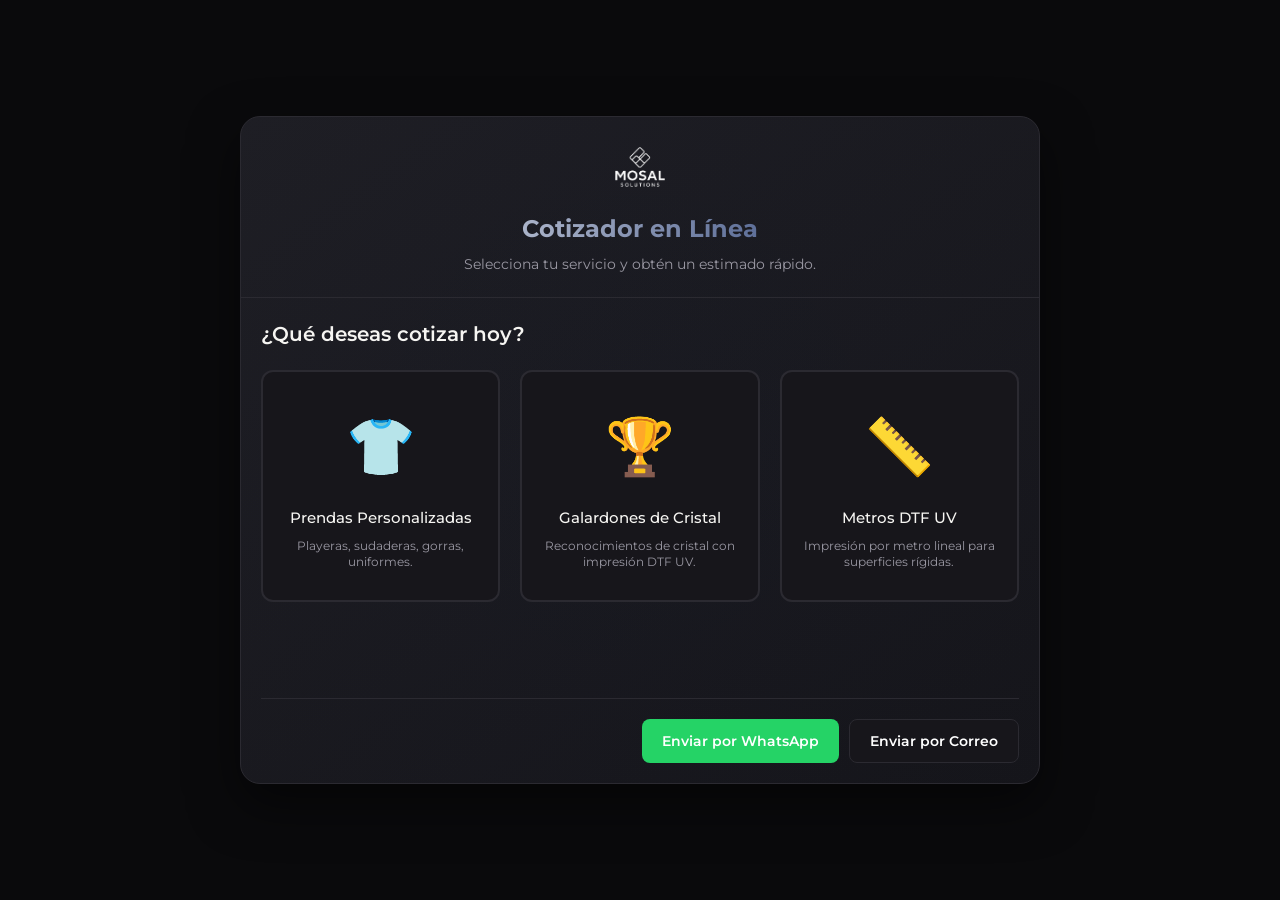
==== cotizador.html @ bc3468f5 "Initial commit" ====
<!DOCTYPE html>
<html lang="es">
<head>
    <meta charset="UTF-8">
    <meta name="viewport" content="width=device-width, initial-scale=1.0">
    <title>Cotizador Mosal | Personalización y Servicios</title>
    <link rel="preconnect" href="https://fonts.googleapis.com">
    <link rel="preconnect" href="https://fonts.gstatic.com" crossorigin>
    <link href="https://fonts.googleapis.com/css2?family=Montserrat:wght@300;400;500;600;700&display=swap" rel="stylesheet">
    <link rel="stylesheet" href="assets/css/cotizador.css">
</head>
<body>
    <div class="mosal-quote-container">
        <!-- HEADER -->
        <header class="mosal-header">
            <img src="logo-full-white mosal.png" alt="Mosal Logo" class="mosal-logo" onerror="this.src='https://via.placeholder.com/150x50?text=MOSAL'">
            <h1>Cotizador en Línea</h1>
            <p>Selecciona tu servicio y obtén un estimado rápido.</p>
        </header>

        <div class="mosal-wizard">
            <!-- Progress Bar -->
            <div class="wizard-progress hidden" id="progressContainer">
                <div class="progress-bar">
                    <div class="progress-fill" id="progressFill"></div>
                </div>
                <div class="progress-steps" id="progressSteps">
                    <!-- Dinámicamente llenado por JS -->
                </div>
            </div>

            <main class="wizard-content">
                <!-- STEP 0: Categoría Principal -->
                <section class="wizard-step active" id="step_category" data-step-id="0">
                    <h2>¿Qué deseas cotizar hoy?</h2>
                    
                    <div class="cards-grid category-grid">
                        <div class="card-option category-card" data-category="prendas">
                            <span class="card-icon">👕</span>
                            <h3>Prendas Personalizadas</h3>
                            <p class="tooltip">Playeras, sudaderas, gorras, uniformes.</p>
                        </div>
                        <div class="card-option category-card" data-category="galardones">
                            <span class="card-icon">🏆</span>
                            <h3>Galardones de Cristal</h3>
                            <p class="tooltip">Reconocimientos de cristal con impresión DTF UV.</p>
                        </div>
                        <div class="card-option category-card" data-category="dtf_uv">
                            <span class="card-icon">📏</span>
                            <h3>Metros DTF UV</h3>
                            <p class="tooltip">Impresión por metro lineal para superficies rígidas.</p>
                        </div>
                    </div>
                </section>

                <!-- ============================ -->
                <!-- FLUJO PRENDAS -->
                <!-- ============================ -->
                <section class="wizard-step flow-prendas" id="step_prendas_1" data-step-id="1">
                    <h2>1. ¿Qué deseas personalizar?</h2>
                    
                    <div class="form-group">
                        <label>Tipo de Prenda</label>
                        <div class="cards-grid" id="prendaCards">
                            <div class="card-option" data-value="playera" data-base-price="0">
                                <span class="card-icon">👕</span>
                                <h3>Playera</h3>
                            </div>
                            <div class="card-option" data-value="sudadera" data-base-price="0">
                                <span class="card-icon">🧥</span>
                                <h3>Sudadera</h3>
                            </div>
                            <div class="card-option" data-value="gorra" data-base-price="0">
                                <span class="card-icon">🧢</span>
                                <h3>Gorra</h3>
                            </div>
                            <div class="card-option" data-value="uniforme" data-base-price="0">
                                <span class="card-icon">👔</span>
                                <h3>Uniforme</h3>
                            </div>
                        </div>
                    </div>

                    <div class="form-group">
                        <label>Técnica de Personalización</label>
                        <div class="cards-grid" id="tecnicaCards">
                            <div class="card-option" data-value="dtf" data-tech-price="0">
                                <span class="card-icon">🖨️</span>
                                <h3>DTF</h3>
                                <p class="tooltip">Impresión digital de alta calidad.</p>
                            </div>
                            <div class="card-option" data-value="vinil_textil" data-tech-price="0">
                                <span class="card-icon">✂️</span>
                                <h3>Vinil Textil</h3>
                                <p class="tooltip">Acabado liso, ideal para logotipos sólidos.</p>
                            </div>
                            <div class="card-option" data-value="bordado" data-tech-price="0">
                                <span class="card-icon">🧵</span>
                                <h3>Bordado</h3>
                                <p class="tooltip">Elegante, duradero y profesional.</p>
                            </div>
                            <div class="card-option" data-value="sublimacion" data-tech-price="0">
                                <span class="card-icon">🎨</span>
                                <h3>Sublimación</h3>
                                <p class="tooltip">Tacto cero, ideal para poliéster blanco.</p>
                            </div>
                        </div>
                    </div>
                </section>

                <section class="wizard-step flow-prendas" id="step_prendas_2" data-step-id="2">
                    <h2>2. Detalles y Cantidades</h2>
                    
                    <div class="form-group">
                        <label>Color Base de la Prenda</label>
                        <div class="color-picker-grid" id="colorPicker">
                            <div class="color-option" data-color="Blanco" style="background-color: #ffffff; border: 1px solid #ddd;"></div>
                            <div class="color-option" data-color="Negro" style="background-color: #000000;"></div>
                            <div class="color-option" data-color="Gris" style="background-color: #808080;"></div>
                            <div class="color-option" data-color="Azul Marino" style="background-color: #000080;"></div>
                            <div class="color-option" data-color="Rojo" style="background-color: #ff0000;"></div>
                        </div>
                        <p class="selected-color-text">Color seleccionado: <strong id="selectedColorDisplay">Ninguno</strong></p>
                    </div>

                    <div class="form-group">
                        <label>Cantidades por Talla</label>
                        <div class="sizes-grid">
                            <div class="size-input">
                                <span>XS</span>
                                <input type="number" min="0" class="qty-input" data-size="XS" value="0">
                            </div>
                            <div class="size-input">
                                <span>S</span>
                                <input type="number" min="0" class="qty-input" data-size="S" value="0">
                            </div>
                            <div class="size-input">
                                <span>M</span>
                                <input type="number" min="0" class="qty-input" data-size="M" value="0">
                            </div>
                            <div class="size-input">
                                <span>L</span>
                                <input type="number" min="0" class="qty-input" data-size="L" value="0">
                            </div>
                            <div class="size-input">
                                <span>XL</span>
                                <input type="number" min="0" class="qty-input" data-size="XL" value="0">
                            </div>
                            <div class="size-input">
                                <span>XXL</span>
                                <input type="number" min="0" class="qty-input" data-size="XXL" value="0">
                            </div>
                        </div>
                        <div class="total-qty-display">
                            Total de prendas: <strong id="totalQty">0</strong>
                        </div>
                    </div>
                </section>

                <!-- ============================ -->
                <!-- FLUJO GALARDONES -->
                <!-- ============================ -->
                <section class="wizard-step flow-galardones" id="step_galardones_1" data-step-id="1">
                    <h2>1. Selecciona tu Galardón</h2>
                    <p class="step-subtitle">Todos los galardones son de Cristal y se trabajan con técnica DTF UV.</p>
                    
                    <div class="form-group">
                        <label>Catálogo (Haz scroll para ver más)</label>
                        <div class="cards-grid" id="galardonesCards" style="max-height: 350px; overflow-y: auto; align-items: start;">
                            <!-- ITEM -->
                            <div class="card-option catalog-card" data-ref="X20S" data-price="285" data-desc="8 cm x 26 cm">
                                <h3>Mod. X20S</h3><p class="tooltip">8 x 26 cm</p><strong class="price-tag">Q285</strong>
                            </div>
                            <div class="card-option catalog-card" data-ref="X20L" data-price="325" data-desc="7.5 cm x 31 cm">
                                <h3>Mod. X20L</h3><p class="tooltip">7.5 x 31 cm</p><strong class="price-tag">Q325</strong>
                            </div>
                            <div class="card-option catalog-card" data-ref="SH5" data-price="255" data-desc="7 cm x 24 cm">
                                <h3>Mod. SH5</h3><p class="tooltip">7 x 24 cm</p><strong class="price-tag">Q255</strong>
                            </div>
                            <div class="card-option catalog-card" data-ref="X10" data-price="295" data-desc="9 cm x 28 cm">
                                <h3>Mod. X10</h3><p class="tooltip">9 x 28 cm</p><strong class="price-tag">Q295</strong>
                            </div>
                            <div class="card-option catalog-card" data-ref="AB333" data-price="295" data-desc="15 cm x 25 cm">
                                <h3>Mod. AB333</h3><p class="tooltip">15 x 25 cm</p><strong class="price-tag">Q295</strong>
                            </div>
                            <div class="card-option catalog-card" data-ref="C2151" data-price="275" data-desc="16 cm x 18 cm">
                                <h3>Mod. C2151</h3><p class="tooltip">16 x 18 cm</p><strong class="price-tag">Q275</strong>
                            </div>
                            <div class="card-option catalog-card" data-ref="AB8" data-price="275" data-desc="16.5 cm x 24 cm">
                                <h3>Mod. AB8</h3><p class="tooltip">16.5 x 24 cm</p><strong class="price-tag">Q275</strong>
                            </div>
                            <div class="card-option catalog-card" data-ref="X5" data-price="245" data-desc="16 cm x 23 cm">
                                <h3>Mod. X5</h3><p class="tooltip">16 x 23 cm</p><strong class="price-tag">Q245</strong>
                            </div>
                            <div class="card-option catalog-card" data-ref="P58" data-price="160" data-desc="11.5 cm x 16.5 cm">
                                <h3>Mod. P58</h3><p class="tooltip">11.5 x 16.5 cm</p><strong class="price-tag">Q160</strong>
                            </div>
                            <div class="card-option catalog-card" data-ref="P39" data-price="160" data-desc="11 cm x 17 cm">
                                <h3>Mod. P39</h3><p class="tooltip">11 x 17 cm</p><strong class="price-tag">Q160</strong>
                            </div>
                            <div class="card-option catalog-card" data-ref="H1" data-price="205" data-desc="15.5 cm x 18.5 cm">
                                <h3>Mod. H1</h3><p class="tooltip">15.5 x 18.5 cm</p><strong class="price-tag">Q205</strong>
                            </div>
                            <div class="card-option catalog-card" data-ref="GX8" data-price="255" data-desc="18 cm x 21 cm">
                                <h3>Mod. GX8</h3><p class="tooltip">18 x 21 cm</p><strong class="price-tag">Q255</strong>
                            </div>
                            <div class="card-option catalog-card" data-ref="H023" data-price="225" data-desc="13.5 cm x 21 cm">
                                <h3>Mod. H023</h3><p class="tooltip">13.5 x 21 cm</p><strong class="price-tag">Q225</strong>
                            </div>
                            <div class="card-option catalog-card" data-ref="WM58" data-price="225" data-desc="13.5 cm x 21 cm">
                                <h3>Mod. WM58</h3><p class="tooltip">13.5 x 21 cm</p><strong class="price-tag">Q225</strong>
                            </div>
                            <div class="card-option catalog-card" data-ref="WN1" data-price="225" data-desc="13.5 cm x 21 cm (caja indiv.)">
                                <h3>Mod. WN1</h3><p class="tooltip">13.5 x 21 cm (caja indiv.)</p><strong class="price-tag">Q225</strong>
                            </div>
                            <div class="card-option catalog-card" data-ref="X11" data-price="275" data-desc="17.5 cm x 20.5 cm">
                                <h3>Mod. X11</h3><p class="tooltip">17.5 x 20.5 cm</p><strong class="price-tag">Q275</strong>
                            </div>
                            <div class="card-option catalog-card" data-ref="HA2" data-price="275" data-desc="16.5 cm x 24.5 cm">
                                <h3>Mod. HA2</h3><p class="tooltip">16.5 x 24.5 cm</p><strong class="price-tag">Q275</strong>
                            </div>
                            <div class="card-option catalog-card" data-ref="H23" data-price="225" data-desc="14 cm x 21 cm">
                                <h3>Mod. H23</h3><p class="tooltip">14 x 21 cm</p><strong class="price-tag">Q225</strong>
                            </div>
                            <div class="card-option catalog-card" data-ref="H34" data-price="225" data-desc="13 cm x 20.5 cm">
                                <h3>Mod. H34</h3><p class="tooltip">13 x 20.5 cm</p><strong class="price-tag">Q225</strong>
                            </div>
                            <div class="card-option catalog-card" data-ref="X1" data-price="215" data-desc="9 cm x 23 cm">
                                <h3>Mod. X1</h3><p class="tooltip">9 x 23 cm</p><strong class="price-tag">Q215</strong>
                            </div>
                        </div>
                    </div>
                </section>

                <section class="wizard-step flow-galardones" id="step_galardones_2" data-step-id="2">
                    <h2>2. Cantidad</h2>
                    
                    <div class="form-group">
                        <label>Cantidad (Unidades)</label>
                        <div class="sizes-grid">
                            <div class="size-input" style="grid-column: span 2;">
                                <span>Total</span>
                                <input type="number" min="1" id="galardonesQty" value="1" style="font-size: 1.5rem;">
                            </div>
                        </div>
                    </div>
                </section>

                <!-- ============================ -->
                <!-- FLUJO METROS DTF UV -->
                <!-- ============================ -->
                <section class="wizard-step flow-dtf" id="step_dtf_1" data-step-id="1">
                    <h2>1. Detalles de Impresión DTF UV</h2>
                    
                    <div class="form-group">
                        <label>Ancho del Rollo</label>
                        <div class="cards-grid" id="dtfWidthCards">
                            <div class="card-option selected" data-value="28cm" data-base-price="120">
                                <span class="card-icon">📏</span>
                                <h3>28 cm</h3>
                                <p class="tooltip">Ancho estándar de la máquina DTF UV / Textil.</p>
                            </div>
                        </div>
                    </div>

                    <div class="form-group">
                        <label>Cantidad de Metros Lineales</label>
                        <div class="sizes-grid">
                            <div class="size-input" style="grid-column: span 2;">
                                <span>Metros</span>
                                <input type="number" min="0.5" step="0.5" id="dtfQty" value="1" style="font-size: 1.5rem;">
                            </div>
                        </div>
                        <p class="step-subtitle" style="margin-top:10px;">Puedes usar decimales, ej. 1.5 metros.</p>
                    </div>
                </section>

                <!-- ============================ -->
                <!-- PASOS COMPARTIDOS -->
                <!-- ============================ -->
                <!-- STEP 3: Diseño (Aplica para todos) -->
                <section class="wizard-step shared-step" id="step_design" data-step-id="3">
                    <h2>Diseño y Arte</h2>
                    <p class="step-subtitle">Formatos aceptados: PNG, PDF, AI, PSD, SVG</p>
                    
                    <div class="dropzone" id="dropzone">
                        <div class="dropzone-content">
                            <span class="upload-icon">📁</span>
                            <p>Arrastra y suelta tu archivo aquí</p>
                            <p class="separator">o</p>
                            <button type="button" class="btn-secondary" id="browseBtn">Explorar archivos</button>
                            <input type="file" id="fileInput" accept=".png,.pdf,.ai,.psd,.svg" hidden>
                        </div>
                    </div>
                    <div id="filePreview" class="file-preview hidden">
                        <div class="file-info">
                            <span class="file-name" id="fileName">nombre_archivo.png</span>
                            <span class="file-size" id="fileSize">2.5 MB</span>
                        </div>
                        <button type="button" class="btn-remove-file" id="removeFileBtn">✕</button>
                    </div>
                </section>

                <!-- STEP 4: Resumen y Estimado -->
                <section class="wizard-step shared-step" id="step_summary" data-step-id="4">
                    <h2>Resumen de Cotización</h2>
                    <div class="summary-panel" id="summaryPanelContainer">
                        <!-- Inyectado por JS -->
                    </div>
                </section>

                <!-- STEP 5: Datos de Contacto -->
                <section class="wizard-step shared-step" id="step_contact" data-step-id="5">
                    <h2>Tus Datos</h2>
                    <div class="contact-form">
                        <div class="input-group">
                            <label for="userName">Nombre Completo</label>
                            <input type="text" id="userName" placeholder="Ej. Juan Pérez" required>
                        </div>
                        <div class="input-group">
                            <label for="userPhone">Teléfono / WhatsApp</label>
                            <input type="tel" id="userPhone" placeholder="Ej. 5555 5555" required>
                        </div>
                        <div class="input-group">
                            <label for="userEmail">Correo Electrónico</label>
                            <input type="email" id="userEmail" placeholder="ejemplo@correo.com" required>
                        </div>
                        <div class="input-group">
                            <label for="userNotes">Especificaciones adicionales (Opcional)</label>
                            <textarea id="userNotes" rows="3" placeholder="Ej. El logo debe ir en el pecho lado izquierdo..."></textarea>
                        </div>
                    </div>
                </section>
            </main>

            <!-- Navigation Buttons -->
            <footer class="wizard-footer">
                <button class="btn-nav btn-prev hidden" id="btnPrev">Anterior</button>
                <div class="nav-right">
                    <button class="btn-nav btn-next hidden" id="btnNext">Siguiente</button>
                    <button class="btn-action btn-whatsapp hidden" id="btnWhatsapp">Enviar por WhatsApp</button>
                    <button class="btn-action btn-email hidden" id="btnEmail">Enviar por Correo</button>
                </div>
            </footer>
        </div>
    </div>
    <script src="assets/js/cotizador.js"></script>
</body>
</html>
---- assets/css/cotizador.css ----
/* Mosal Quote Form Styles */
:root {
    --primary-color: #0A2463; /* Azul Marino (Laser) */
    --primary-hover: #061744;
    --secondary-color: #232228; /* Ink-3 */
    --accent-color: #ff0055;
    --bg-dark: #0A0A0C; /* Ink */
    --bg-card: #17161B; /* Ink-2 */
    --border-color: #2B2A31; /* Ink-border */
    --text-main: #F6F5F2;
    --text-muted: #9A98A3;
    --success-color: #00e676;
    --error-color: #ff3d00;
    
    --radius-sm: 8px;
    --radius-md: 12px;
    --radius-lg: 20px;
    
    --transition: all 0.3s cubic-bezier(0.4, 0, 0.2, 1);
}

* {
    box-sizing: border-box;
    margin: 0;
    padding: 0;
}

body {
    font-family: 'Montserrat', sans-serif;
    background-color: var(--bg-dark);
    color: var(--text-main);
    line-height: 1.6;
    min-height: 100vh;
    display: flex;
    justify-content: center;
    align-items: center;
    padding: 20px;
}

/* Container */
.mosal-quote-container {
    max-width: 800px;
    width: 100%;
    background: linear-gradient(145deg, #1e1e24 0%, #15151a 100%);
    border-radius: var(--radius-lg);
    box-shadow: 0 20px 50px rgba(0,0,0,0.5);
    border: 1px solid var(--border-color);
    overflow: hidden;
    position: relative;
}

/* Glassmorphism subtle effect */
.mosal-quote-container::before {
    content: '';
    position: absolute;
    top: -50%;
    left: -50%;
    width: 200%;
    height: 200%;
    background: radial-gradient(circle, rgba(10,36,99,0.03) 0%, transparent 60%);
    pointer-events: none;
    z-index: 0;
}

/* Header */
.mosal-header {
    text-align: center;
    padding: 30px 20px 20px;
    position: relative;
    z-index: 1;
    border-bottom: 1px solid var(--border-color);
}

.mosal-logo {
    height: 40px;
    margin-bottom: 15px;
    object-fit: contain;
}

.mosal-header h1 {
    font-size: 1.5rem;
    font-weight: 700;
    margin-bottom: 5px;
    background: linear-gradient(90deg, #fff, var(--primary-color));
    -webkit-background-clip: text;
    background-clip: text;
    -webkit-text-fill-color: transparent;
}

.mosal-header p {
    color: var(--text-muted);
    font-size: 0.9rem;
}

/* Wizard */
.mosal-wizard {
    padding: 20px;
    position: relative;
    z-index: 1;
}

/* Progress */
.wizard-progress {
    margin-bottom: 30px;
    position: relative;
}

.progress-bar {
    height: 4px;
    background-color: rgba(255,255,255,0.1);
    border-radius: 2px;
    position: absolute;
    top: 50%;
    left: 10%;
    right: 10%;
    transform: translateY(-50%);
    z-index: 1;
}

.progress-fill {
    height: 100%;
    background-color: var(--primary-color);
    width: 0%;
    transition: var(--transition);
    border-radius: 2px;
    box-shadow: 0 0 10px var(--primary-color);
}

.progress-steps {
    display: flex;
    justify-content: space-between;
    position: relative;
    z-index: 2;
}

.step-indicator {
    width: 30px;
    height: 30px;
    border-radius: 50%;
    background-color: var(--secondary-color);
    border: 2px solid var(--border-color);
    display: flex;
    align-items: center;
    justify-content: center;
    font-size: 0.85rem;
    font-weight: 600;
    color: var(--text-muted);
    transition: var(--transition);
}

.step-indicator.active {
    background-color: var(--primary-color);
    border-color: var(--primary-color);
    color: #000;
    box-shadow: 0 0 15px rgba(10, 36, 99, 0.5);
}

.step-indicator.completed {
    background-color: var(--success-color);
    border-color: var(--success-color);
    color: #000;
}

/* Steps Content */
.wizard-content {
    min-height: 350px;
}

.wizard-step {
    display: none;
    animation: fadeIn 0.4s ease forwards;
}

.wizard-step.active {
    display: block;
}

@keyframes fadeIn {
    from { opacity: 0; transform: translateY(10px); }
    to { opacity: 1; transform: translateY(0); }
}

.wizard-step h2 {
    font-size: 1.25rem;
    margin-bottom: 20px;
    font-weight: 600;
}

.step-subtitle {
    color: var(--text-muted);
    font-size: 0.85rem;
    margin-top: -15px;
    margin-bottom: 20px;
}

/* Form Groups */
.form-group {
    margin-bottom: 25px;
}

.form-group label {
    display: block;
    margin-bottom: 12px;
    font-weight: 500;
    color: #e0e0e0;
}

/* Cards Grid (Radio alternative) */
.cards-grid {
    display: grid;
    grid-template-columns: repeat(auto-fit, minmax(140px, 1fr));
    gap: 15px;
}

.card-option {
    background-color: var(--bg-card);
    border: 2px solid var(--border-color);
    border-radius: var(--radius-md);
    padding: 20px 15px;
    text-align: center;
    cursor: pointer;
    transition: var(--transition);
    position: relative;
    overflow: hidden;
}

.card-option:hover {
    border-color: rgba(255,255,255,0.3);
    transform: translateY(-2px);
}

.card-option.selected {
    border-color: var(--primary-color);
    background-color: rgba(0, 229, 255, 0.1);
}

.card-option.selected::after {
    content: '✓';
    position: absolute;
    top: 5px;
    right: 10px;
    color: var(--primary-color);
    font-weight: bold;
}

.card-icon {
    font-size: 2rem;
    display: block;
    margin-bottom: 10px;
}

.card-option h3 {
    font-size: 0.95rem;
    font-weight: 500;
}

.tooltip {
    font-size: 0.75rem;
    color: var(--text-muted);
    margin-top: 8px;
    line-height: 1.3;
}

/* Color Picker */
.color-picker-grid {
    display: flex;
    gap: 12px;
    flex-wrap: wrap;
    margin-bottom: 10px;
}

.color-option {
    width: 40px;
    height: 40px;
    border-radius: 50%;
    cursor: pointer;
    transition: var(--transition);
    border: 2px solid transparent;
}

.color-option:hover {
    transform: scale(1.1);
}

.color-option.selected {
    transform: scale(1.1);
    box-shadow: 0 0 0 2px var(--bg-dark), 0 0 0 4px var(--primary-color);
}

.selected-color-text {
    font-size: 0.85rem;
    color: var(--text-muted);
}

/* Sizes Grid */
.sizes-grid {
    display: grid;
    grid-template-columns: repeat(auto-fit, minmax(80px, 1fr));
    gap: 10px;
    margin-bottom: 15px;
}

.size-input {
    background-color: var(--bg-card);
    border: 1px solid var(--border-color);
    border-radius: var(--radius-sm);
    padding: 10px;
    text-align: center;
}

.size-input span {
    display: block;
    font-size: 0.85rem;
    margin-bottom: 5px;
    font-weight: 600;
}

.size-input input {
    width: 100%;
    background: transparent;
    border: none;
    border-bottom: 1px solid var(--border-color);
    color: white;
    text-align: center;
    font-size: 1rem;
    padding: 5px 0;
}

.size-input input:focus {
    outline: none;
    border-bottom-color: var(--primary-color);
}

.total-qty-display {
    text-align: right;
    font-size: 1rem;
    color: var(--primary-color);
}

/* Dropzone */
.dropzone {
    border: 2px dashed var(--border-color);
    border-radius: var(--radius-md);
    padding: 40px 20px;
    text-align: center;
    background-color: var(--bg-card);
    transition: var(--transition);
    cursor: pointer;
}

.dropzone.dragover {
    border-color: var(--primary-color);
    background-color: rgba(10, 36, 99, 0.05);
}

.upload-icon {
    font-size: 2.5rem;
    display: block;
    margin-bottom: 15px;
}

.separator {
    margin: 10px 0;
    color: var(--text-muted);
    font-size: 0.85rem;
}

.file-preview {
    margin-top: 15px;
    background-color: var(--bg-card);
    padding: 15px;
    border-radius: var(--radius-sm);
    display: flex;
    justify-content: space-between;
    align-items: center;
    border: 1px solid var(--success-color);
}

.file-preview.hidden {
    display: none;
}

.file-info {
    display: flex;
    flex-direction: column;
}

.file-name {
    font-weight: 500;
    font-size: 0.9rem;
    max-width: 200px;
    white-space: nowrap;
    overflow: hidden;
    text-overflow: ellipsis;
}

.file-size {
    font-size: 0.75rem;
    color: var(--text-muted);
}

.btn-remove-file {
    background: none;
    border: none;
    color: var(--error-color);
    cursor: pointer;
    font-size: 1.2rem;
    padding: 5px;
}

/* Summary Panel */
.summary-panel {
    background-color: var(--bg-card);
    border-radius: var(--radius-md);
    padding: 20px;
    border: 1px solid var(--border-color);
}

.summary-row {
    display: flex;
    justify-content: space-between;
    margin-bottom: 12px;
    padding-bottom: 12px;
    border-bottom: 1px solid rgba(255,255,255,0.05);
    font-size: 0.9rem;
}

.summary-row:last-of-type {
    border-bottom: none;
}

.summary-row span {
    color: var(--text-muted);
}

.summary-total {
    margin-top: 20px;
    text-align: center;
    background: linear-gradient(145deg, rgba(10,36,99,0.1) 0%, rgba(0,0,0,0) 100%);
    padding: 20px;
    border-radius: var(--radius-sm);
    border: 1px solid rgba(10,36,99,0.2);
}

.summary-total span {
    display: block;
    font-size: 0.9rem;
    margin-bottom: 5px;
    color: var(--primary-color);
}

.summary-total h3 {
    font-size: 2rem;
    font-weight: 700;
    color: #fff;
    margin-bottom: 10px;
}

.disclaimer {
    font-size: 0.7rem;
    color: var(--text-muted);
}

/* Contact Form */
.contact-form {
    display: flex;
    flex-direction: column;
    gap: 15px;
}

.input-group {
    display: flex;
    flex-direction: column;
}

.input-group label {
    font-size: 0.85rem;
    margin-bottom: 5px;
    color: var(--text-muted);
}

.input-group input,
.input-group textarea {
    background-color: rgba(0,0,0,0.2);
    border: 1px solid var(--border-color);
    border-radius: var(--radius-sm);
    padding: 12px 15px;
    color: #fff;
    font-family: inherit;
    font-size: 0.95rem;
    transition: var(--transition);
}

.input-group input:focus,
.input-group textarea:focus {
    outline: none;
    border-color: var(--primary-color);
    box-shadow: 0 0 0 2px rgba(10, 36, 99, 0.2);
}

.input-error {
    border-color: var(--error-color) !important;
}

/* Footer / Navigation */
.wizard-footer {
    display: flex;
    justify-content: space-between;
    margin-top: 30px;
    padding-top: 20px;
    border-top: 1px solid var(--border-color);
}

.nav-right {
    display: flex;
    gap: 10px;
    margin-left: auto;
}

button {
    font-family: inherit;
    cursor: pointer;
    border: none;
    border-radius: var(--radius-sm);
    font-weight: 600;
    font-size: 0.9rem;
    padding: 12px 24px;
    transition: var(--transition);
}

.btn-nav {
    background-color: var(--bg-card);
    color: #fff;
    border: 1px solid var(--border-color);
}

.btn-nav:hover {
    background-color: rgba(255,255,255,0.1);
}

.btn-nav.btn-next {
    background-color: var(--primary-color);
    color: #000;
    border: none;
}

.btn-nav.btn-next:hover {
    background-color: var(--primary-hover);
    transform: translateY(-2px);
    box-shadow: 0 5px 15px rgba(10, 36, 99, 0.3);
}

.btn-nav:disabled {
    opacity: 0.5;
    cursor: not-allowed;
    transform: none;
    box-shadow: none;
}

.btn-secondary {
    background-color: transparent;
    border: 1px solid var(--primary-color);
    color: var(--primary-color);
    padding: 8px 16px;
}

.btn-secondary:hover {
    background-color: rgba(0, 229, 255, 0.1);
}

.btn-action {
    display: flex;
    align-items: center;
    gap: 8px;
    padding: 12px 20px;
}

.btn-whatsapp {
    background-color: #25D366;
    color: #fff;
}

.btn-whatsapp:hover {
    background-color: #128C7E;
    transform: translateY(-2px);
    box-shadow: 0 5px 15px rgba(37, 211, 102, 0.3);
}

.btn-email {
    background-color: var(--bg-card);
    color: #fff;
    border: 1px solid var(--border-color);
}

.btn-email:hover {
    background-color: rgba(255,255,255,0.1);
}

.hidden {
    display: none !important;
}

/* Responsive */
@media (max-width: 600px) {
    .mosal-quote-container {
        border-radius: 0;
        border: none;
    }
    body {
        padding: 0;
        align-items: flex-start;
    }
    .wizard-footer {
        flex-direction: column-reverse;
        gap: 15px;
    }
    .nav-right {
        margin-left: 0;
        flex-direction: column;
        width: 100%;
    }
    .nav-right button {
        width: 100%;
    }
    .btn-nav.btn-prev {
        width: 100%;
    }
}

/* Category Grid Extensión */
.category-grid {
    grid-template-columns: repeat(auto-fit, minmax(200px, 1fr));
    gap: 20px;
}
.category-grid .card-icon {
    font-size: 3.5rem;
    margin-bottom: 15px;
}
.category-card {
    padding: 30px 20px;
}

/* Catalog Cards */
.catalog-card {
    padding: 15px 10px;
    display: flex;
    flex-direction: column;
    justify-content: center;
}
.catalog-card h3 {
    font-size: 1.1rem;
    color: var(--primary-color);
}
.price-tag {
    display: block;
    margin-top: 10px;
    font-size: 1.2rem;
    color: #fff;
}
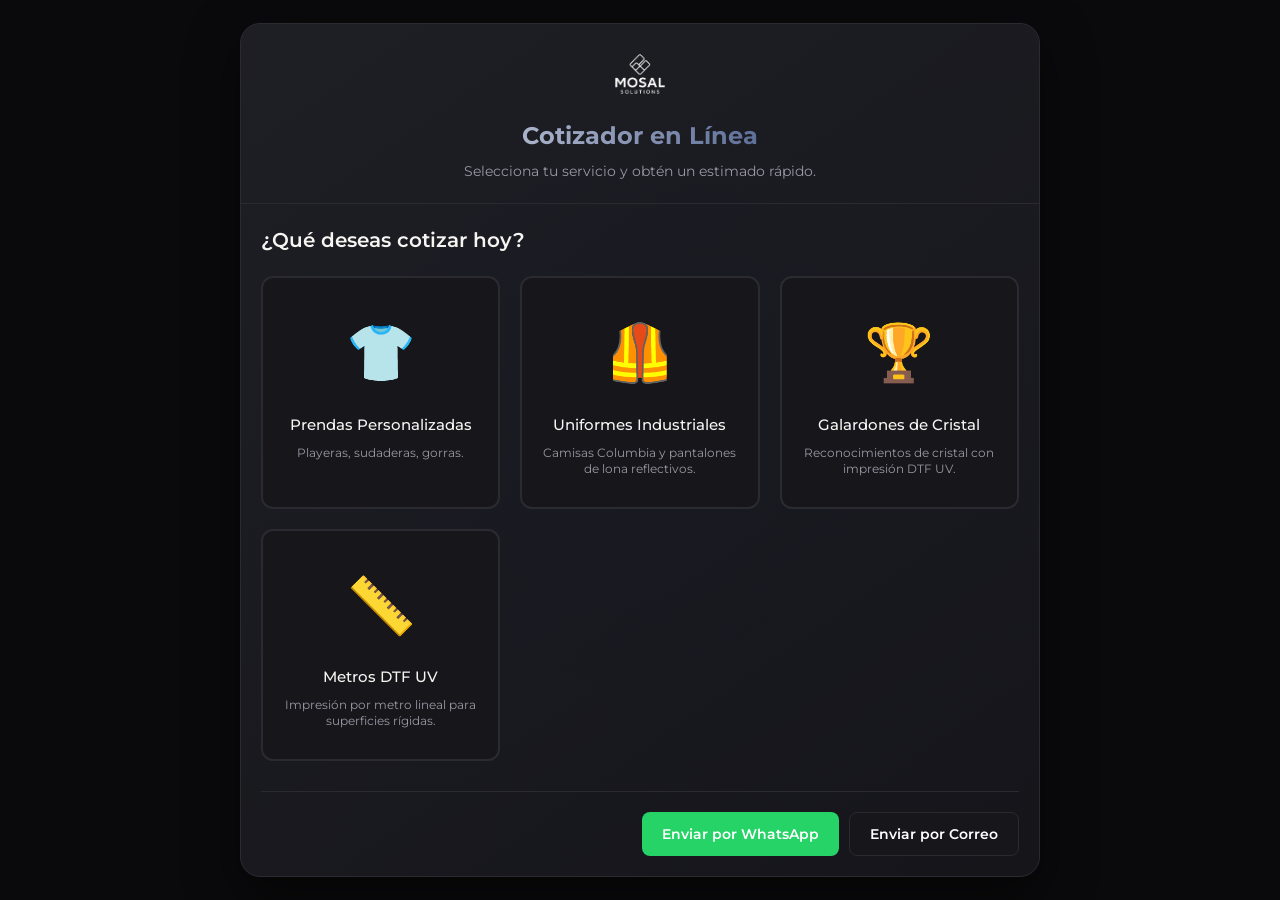
==== commit ac00fad4: "Actualización de uniformes, precios y catálogo" ====
--- a/cotizador.html
+++ b/cotizador.html
@@ -38,7 +38,12 @@
                         <div class="card-option category-card" data-category="prendas">
                             <span class="card-icon">👕</span>
                             <h3>Prendas Personalizadas</h3>
-                            <p class="tooltip">Playeras, sudaderas, gorras, uniformes.</p>
+                            <p class="tooltip">Playeras, sudaderas, gorras.</p>
+                        </div>
+                        <div class="card-option category-card" data-category="uniformes">
+                            <span class="card-icon">🦺</span>
+                            <h3>Uniformes Industriales</h3>
+                            <p class="tooltip">Camisas Columbia y pantalones de lona reflectivos.</p>
                         </div>
                         <div class="card-option category-card" data-category="galardones">
                             <span class="card-icon">🏆</span>
@@ -73,10 +78,6 @@
                             <div class="card-option" data-value="gorra" data-base-price="0">
                                 <span class="card-icon">🧢</span>
                                 <h3>Gorra</h3>
-                            </div>
-                            <div class="card-option" data-value="uniforme" data-base-price="0">
-                                <span class="card-icon">👔</span>
-                                <h3>Uniforme</h3>
                             </div>
                         </div>
                     </div>
@@ -150,9 +151,108 @@
                                 <span>XXL</span>
                                 <input type="number" min="0" class="qty-input" data-size="XXL" value="0">
                             </div>
+                            <div class="size-input">
+                                <span>3XL</span>
+                                <input type="number" min="0" class="qty-input" data-size="3XL" value="0">
+                            </div>
                         </div>
                         <div class="total-qty-display">
                             Total de prendas: <strong id="totalQty">0</strong>
+                        </div>
+                    </div>
+                </section>
+
+                <!-- ============================ -->
+                <!-- FLUJO UNIFORMES -->
+                <!-- ============================ -->
+                <section class="wizard-step flow-uniformes" id="step_uniformes_1" data-step-id="1">
+                    <h2>1. ¿Qué uniforme industrial necesitas?</h2>
+                    
+                    <div class="form-group">
+                        <label>Tipo de Prenda</label>
+                        <div class="cards-grid" id="uniformeCards">
+                            <div class="card-option catalog-card" data-ref="CAMISA_CORTA" data-price="245" data-desc="Manga Corta">
+                                <div class="catalog-img-wrapper">
+                                    <img src="assets/mockups/uniformes_temp/UNI_C_CORTA.png" alt="Camisa Corta" loading="lazy">
+                                </div>
+                                <h3>Camisa Columbia</h3><p class="tooltip">Manga Corta (Tallas Especiales +Q)</p><strong class="price-tag">Q245</strong>
+                            </div>
+                            <div class="card-option catalog-card" data-ref="CAMISA_LARGA" data-price="255" data-desc="Manga Larga">
+                                <div class="catalog-img-wrapper">
+                                    <img src="assets/mockups/uniformes_temp/UNI_C_LARGA.png" alt="Camisa Larga" loading="lazy">
+                                </div>
+                                <h3>Camisa Columbia</h3><p class="tooltip">Manga Larga (Tallas Especiales +Q)</p><strong class="price-tag">Q255</strong>
+                            </div>
+                            <div class="card-option catalog-card" data-ref="PANTALON_1" data-price="235" data-desc="1 Cinta Reflectiva">
+                                <div class="catalog-img-wrapper">
+                                    <img src="assets/mockups/uniformes_temp/UNI_P_1.jpeg" alt="Pantalón 1 Cinta" loading="lazy">
+                                </div>
+                                <h3>Pantalón Lona</h3><p class="tooltip">1 Cinta Reflectiva (Tallas 28-40)</p><strong class="price-tag">Q235</strong>
+                            </div>
+                            <div class="card-option catalog-card" data-ref="PANTALON_2" data-price="245" data-desc="2 Cintas Reflectivas">
+                                <div class="catalog-img-wrapper">
+                                    <img src="assets/mockups/uniformes_temp/UNI_P_2.jpeg" alt="Pantalón 2 Cintas" loading="lazy">
+                                </div>
+                                <h3>Pantalón Lona</h3><p class="tooltip">2 Cintas Reflectivas (Tallas 28-40)</p><strong class="price-tag">Q245</strong>
+                            </div>
+                        </div>
+                    </div>
+                </section>
+
+                <section class="wizard-step flow-uniformes" id="step_uniformes_2" data-step-id="2">
+                    <h2>2. Personalización y Reflectivo</h2>
+                    <div class="form-group">
+                        <label>Técnica de Personalización</label>
+                        <div class="cards-grid" id="uniTecnicaCards">
+                            <div class="card-option" data-value="bordado" data-tech-price="0">
+                                <span class="card-icon">🧵</span>
+                                <h3>Bordado</h3>
+                            </div>
+                            <div class="card-option" data-value="vinil_textil" data-tech-price="0">
+                                <span class="card-icon">✂️</span>
+                                <h3>Vinil Textil</h3>
+                            </div>
+                            <div class="card-option" data-value="dtf_textil" data-tech-price="0">
+                                <span class="card-icon">🖨️</span>
+                                <h3>DTF Textil</h3>
+                            </div>
+                        </div>
+                    </div>
+                    <div class="form-group">
+                        <label>Grosor del Reflectivo Textil</label>
+                        <div class="cards-grid" id="uniReflectivoCards">
+                            <div class="card-option selected" data-value="1_pulgada" data-tech-price="0">
+                                <span class="card-icon">📏</span>
+                                <h3>1 Pulgada</h3>
+                            </div>
+                            <div class="card-option" data-value="2_pulgadas" data-tech-price="0">
+                                <span class="card-icon">📏</span>
+                                <h3>2 Pulgadas</h3>
+                            </div>
+                        </div>
+                    </div>
+                </section>
+
+                <section class="wizard-step flow-uniformes" id="step_uniformes_3" data-step-id="3">
+                    <h2>3. Color y Tallas</h2>
+                    <div class="form-group" id="uniColorGroup">
+                        <label>Color Base (Solo Camisas)</label>
+                        <div class="color-picker-grid" id="uniColorPicker">
+                            <div class="color-option" data-color="Negro" style="background-color: #000000;"></div>
+                            <div class="color-option" data-color="Gris" style="background-color: #808080;"></div>
+                            <div class="color-option" data-color="Azul Marino" style="background-color: #000080;"></div>
+                            <div class="color-option" data-color="Blanco" style="background-color: #ffffff; border: 1px solid #ddd;"></div>
+                        </div>
+                        <p class="selected-color-text">Color seleccionado: <strong id="uniSelectedColorDisplay">Ninguno</strong></p>
+                    </div>
+
+                    <div class="form-group">
+                        <label>Cantidades por Talla</label>
+                        <div class="sizes-grid" id="uniSizesGrid">
+                            <!-- Inyectado via JS dependiendo si es Camisa o Pantalon -->
+                        </div>
+                        <div class="total-qty-display">
+                            Total de prendas: <strong id="uniTotalQty">0</strong>
                         </div>
                     </div>
                 </section>
@@ -169,63 +269,123 @@
                         <div class="cards-grid" id="galardonesCards" style="max-height: 350px; overflow-y: auto; align-items: start;">
                             <!-- ITEM -->
                             <div class="card-option catalog-card" data-ref="X20S" data-price="285" data-desc="8 cm x 26 cm">
+                                <div class="catalog-img-wrapper">
+                                    <img src="assets/mockups/X20S.jpeg" alt="Galardón X20S" loading="lazy">
+                                </div>
                                 <h3>Mod. X20S</h3><p class="tooltip">8 x 26 cm</p><strong class="price-tag">Q285</strong>
                             </div>
                             <div class="card-option catalog-card" data-ref="X20L" data-price="325" data-desc="7.5 cm x 31 cm">
+                                <div class="catalog-img-wrapper">
+                                    <img src="assets/mockups/X20L.jpeg" alt="Galardón X20L" loading="lazy">
+                                </div>
                                 <h3>Mod. X20L</h3><p class="tooltip">7.5 x 31 cm</p><strong class="price-tag">Q325</strong>
                             </div>
                             <div class="card-option catalog-card" data-ref="SH5" data-price="255" data-desc="7 cm x 24 cm">
+                                <div class="catalog-img-wrapper">
+                                    <img src="assets/mockups/SH5.jpeg" alt="Galardón SH5" loading="lazy">
+                                </div>
                                 <h3>Mod. SH5</h3><p class="tooltip">7 x 24 cm</p><strong class="price-tag">Q255</strong>
                             </div>
                             <div class="card-option catalog-card" data-ref="X10" data-price="295" data-desc="9 cm x 28 cm">
+                                <div class="catalog-img-wrapper">
+                                    <img src="assets/mockups/X10.jpeg" alt="Galardón X10" loading="lazy">
+                                </div>
                                 <h3>Mod. X10</h3><p class="tooltip">9 x 28 cm</p><strong class="price-tag">Q295</strong>
                             </div>
                             <div class="card-option catalog-card" data-ref="AB333" data-price="295" data-desc="15 cm x 25 cm">
+                                <div class="catalog-img-wrapper">
+                                    <img src="assets/mockups/AB333.jpeg" alt="Galardón AB333" loading="lazy">
+                                </div>
                                 <h3>Mod. AB333</h3><p class="tooltip">15 x 25 cm</p><strong class="price-tag">Q295</strong>
                             </div>
                             <div class="card-option catalog-card" data-ref="C2151" data-price="275" data-desc="16 cm x 18 cm">
+                                <div class="catalog-img-wrapper">
+                                    <img src="assets/mockups/C2151.jpeg" alt="Galardón C2151" loading="lazy">
+                                </div>
                                 <h3>Mod. C2151</h3><p class="tooltip">16 x 18 cm</p><strong class="price-tag">Q275</strong>
                             </div>
                             <div class="card-option catalog-card" data-ref="AB8" data-price="275" data-desc="16.5 cm x 24 cm">
+                                <div class="catalog-img-wrapper">
+                                    <img src="assets/mockups/AB8.jpeg" alt="Galardón AB8" loading="lazy">
+                                </div>
                                 <h3>Mod. AB8</h3><p class="tooltip">16.5 x 24 cm</p><strong class="price-tag">Q275</strong>
                             </div>
                             <div class="card-option catalog-card" data-ref="X5" data-price="245" data-desc="16 cm x 23 cm">
+                                <div class="catalog-img-wrapper">
+                                    <img src="assets/mockups/X5.jpeg" alt="Galardón X5" loading="lazy">
+                                </div>
                                 <h3>Mod. X5</h3><p class="tooltip">16 x 23 cm</p><strong class="price-tag">Q245</strong>
                             </div>
                             <div class="card-option catalog-card" data-ref="P58" data-price="160" data-desc="11.5 cm x 16.5 cm">
+                                <div class="catalog-img-wrapper">
+                                    <img src="assets/mockups/P58.jpeg" alt="Galardón P58" loading="lazy">
+                                </div>
                                 <h3>Mod. P58</h3><p class="tooltip">11.5 x 16.5 cm</p><strong class="price-tag">Q160</strong>
                             </div>
                             <div class="card-option catalog-card" data-ref="P39" data-price="160" data-desc="11 cm x 17 cm">
+                                <div class="catalog-img-wrapper">
+                                    <img src="assets/mockups/P39.jpeg" alt="Galardón P39" loading="lazy">
+                                </div>
                                 <h3>Mod. P39</h3><p class="tooltip">11 x 17 cm</p><strong class="price-tag">Q160</strong>
                             </div>
                             <div class="card-option catalog-card" data-ref="H1" data-price="205" data-desc="15.5 cm x 18.5 cm">
+                                <div class="catalog-img-wrapper">
+                                    <img src="assets/mockups/H1.jpeg" alt="Galardón H1" loading="lazy">
+                                </div>
                                 <h3>Mod. H1</h3><p class="tooltip">15.5 x 18.5 cm</p><strong class="price-tag">Q205</strong>
                             </div>
                             <div class="card-option catalog-card" data-ref="GX8" data-price="255" data-desc="18 cm x 21 cm">
+                                <div class="catalog-img-wrapper">
+                                    <img src="assets/mockups/GX8.jpeg" alt="Galardón GX8" loading="lazy">
+                                </div>
                                 <h3>Mod. GX8</h3><p class="tooltip">18 x 21 cm</p><strong class="price-tag">Q255</strong>
                             </div>
                             <div class="card-option catalog-card" data-ref="H023" data-price="225" data-desc="13.5 cm x 21 cm">
+                                <div class="catalog-img-wrapper">
+                                    <img src="assets/mockups/H023.jpeg" alt="Galardón H023" loading="lazy">
+                                </div>
                                 <h3>Mod. H023</h3><p class="tooltip">13.5 x 21 cm</p><strong class="price-tag">Q225</strong>
                             </div>
                             <div class="card-option catalog-card" data-ref="WM58" data-price="225" data-desc="13.5 cm x 21 cm">
+                                <div class="catalog-img-wrapper">
+                                    <img src="assets/mockups/WM58.jpeg" alt="Galardón WM58" loading="lazy">
+                                </div>
                                 <h3>Mod. WM58</h3><p class="tooltip">13.5 x 21 cm</p><strong class="price-tag">Q225</strong>
                             </div>
                             <div class="card-option catalog-card" data-ref="WN1" data-price="225" data-desc="13.5 cm x 21 cm (caja indiv.)">
+                                <div class="catalog-img-wrapper">
+                                    <img src="assets/mockups/WN1.jpeg" alt="Galardón WN1" loading="lazy">
+                                </div>
                                 <h3>Mod. WN1</h3><p class="tooltip">13.5 x 21 cm (caja indiv.)</p><strong class="price-tag">Q225</strong>
                             </div>
                             <div class="card-option catalog-card" data-ref="X11" data-price="275" data-desc="17.5 cm x 20.5 cm">
+                                <div class="catalog-img-wrapper">
+                                    <img src="assets/mockups/X11.jpeg" alt="Galardón X11" loading="lazy">
+                                </div>
                                 <h3>Mod. X11</h3><p class="tooltip">17.5 x 20.5 cm</p><strong class="price-tag">Q275</strong>
                             </div>
                             <div class="card-option catalog-card" data-ref="HA2" data-price="275" data-desc="16.5 cm x 24.5 cm">
+                                <div class="catalog-img-wrapper">
+                                    <img src="assets/mockups/HA2.jpeg" alt="Galardón HA2" loading="lazy">
+                                </div>
                                 <h3>Mod. HA2</h3><p class="tooltip">16.5 x 24.5 cm</p><strong class="price-tag">Q275</strong>
                             </div>
                             <div class="card-option catalog-card" data-ref="H23" data-price="225" data-desc="14 cm x 21 cm">
+                                <div class="catalog-img-wrapper">
+                                    <img src="assets/mockups/H23.jpeg" alt="Galardón H23" loading="lazy">
+                                </div>
                                 <h3>Mod. H23</h3><p class="tooltip">14 x 21 cm</p><strong class="price-tag">Q225</strong>
                             </div>
                             <div class="card-option catalog-card" data-ref="H34" data-price="225" data-desc="13 cm x 20.5 cm">
+                                <div class="catalog-img-wrapper">
+                                    <img src="assets/mockups/H34.jpeg" alt="Galardón H34" loading="lazy">
+                                </div>
                                 <h3>Mod. H34</h3><p class="tooltip">13 x 20.5 cm</p><strong class="price-tag">Q225</strong>
                             </div>
                             <div class="card-option catalog-card" data-ref="X1" data-price="215" data-desc="9 cm x 23 cm">
+                                <div class="catalog-img-wrapper">
+                                    <img src="assets/mockups/X1.png" alt="Galardón X1" loading="lazy">
+                                </div>
                                 <h3>Mod. X1</h3><p class="tooltip">9 x 23 cm</p><strong class="price-tag">Q215</strong>
                             </div>
                         </div>
--- a/assets/css/cotizador.css
+++ b/assets/css/cotizador.css
@@ -657,3 +657,21 @@
     font-size: 1.2rem;
     color: #fff;
 }
+
+/* Catalog Images */
+.catalog-img-wrapper {
+    width: 100%;
+    height: 140px;
+    display: flex;
+    justify-content: center;
+    align-items: center;
+    margin-bottom: 10px;
+    overflow: hidden;
+    border-radius: 8px;
+    background: #fff;
+}
+.catalog-img-wrapper img {
+    max-height: 100%;
+    max-width: 100%;
+    object-fit: contain;
+}
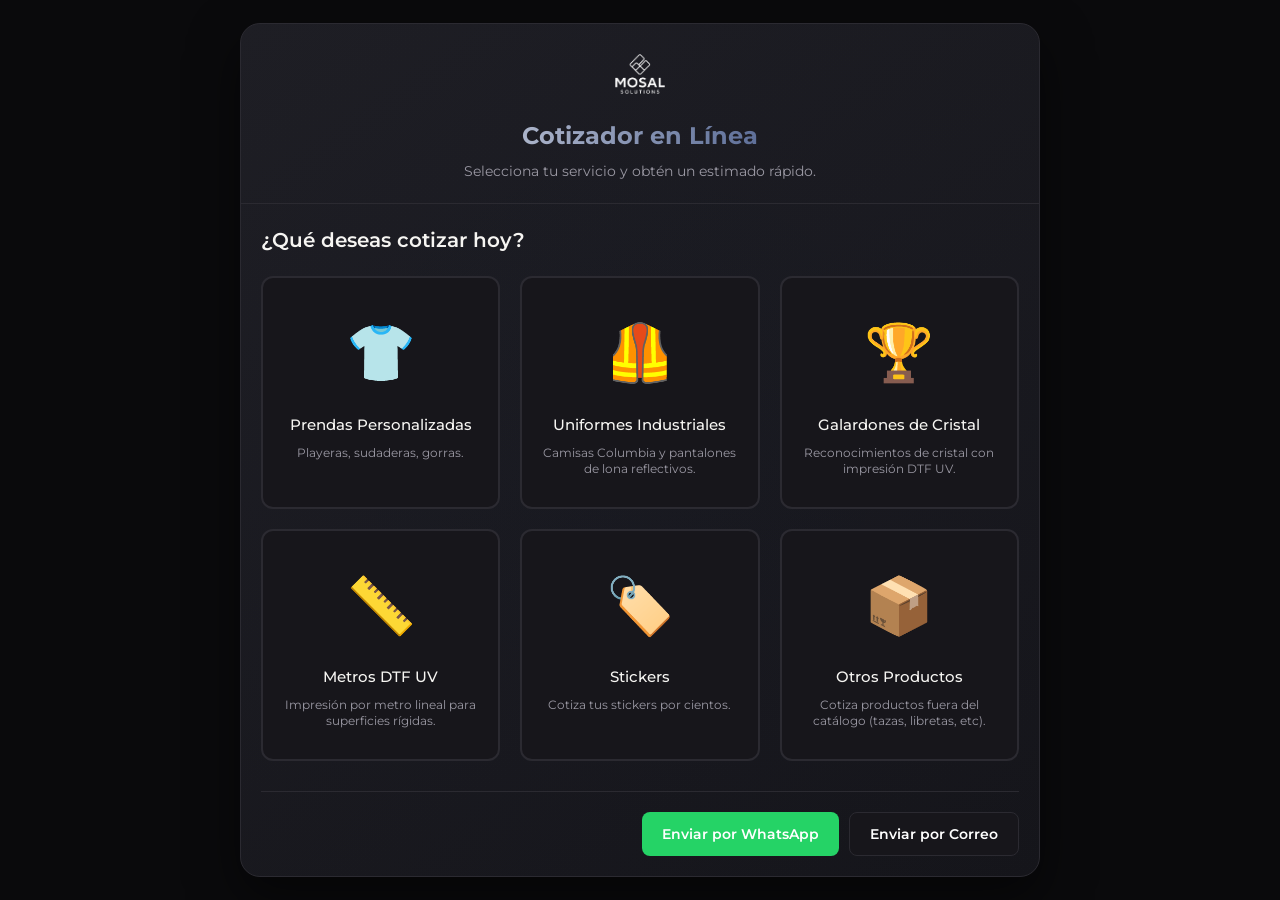
==== commit 4b346eed: "Add Stickers and Otros Productos categories, update pricing rules" ====
--- a/cotizador.html
+++ b/cotizador.html
@@ -55,6 +55,16 @@
                             <h3>Metros DTF UV</h3>
                             <p class="tooltip">Impresión por metro lineal para superficies rígidas.</p>
                         </div>
+                        <div class="card-option category-card" data-category="stickers">
+                            <span class="card-icon">🏷️</span>
+                            <h3>Stickers</h3>
+                            <p class="tooltip">Cotiza tus stickers por cientos.</p>
+                        </div>
+                        <div class="card-option category-card" data-category="otros">
+                            <span class="card-icon">📦</span>
+                            <h3>Otros Productos</h3>
+                            <p class="tooltip">Cotiza productos fuera del catálogo (tazas, libretas, etc).</p>
+                        </div>
                     </div>
                 </section>
 
@@ -62,14 +72,13 @@
                 <!-- FLUJO PRENDAS -->
                 <!-- ============================ -->
                 <section class="wizard-step flow-prendas" id="step_prendas_1" data-step-id="1">
-                    <h2>1. ¿Qué deseas personalizar?</h2>
-                    
-                    <div class="form-group">
-                        <label>Tipo de Prenda</label>
+                    <h2>1. ¿Qué tipo de prenda buscas?</h2>
+                    
+                    <div class="form-group">
                         <div class="cards-grid" id="prendaCards">
                             <div class="card-option" data-value="playera" data-base-price="0">
                                 <span class="card-icon">👕</span>
-                                <h3>Playera</h3>
+                                <h3>Playera / Polo</h3>
                             </div>
                             <div class="card-option" data-value="sudadera" data-base-price="0">
                                 <span class="card-icon">🧥</span>
@@ -79,6 +88,17 @@
                                 <span class="card-icon">🧢</span>
                                 <h3>Gorra</h3>
                             </div>
+                        </div>
+                    </div>
+                </section>
+
+                <section class="wizard-step flow-prendas" id="step_prendas_2" data-step-id="2">
+                    <h2>2. Selecciona tu Estilo y Técnica</h2>
+                    
+                    <div class="form-group">
+                        <label>Estilo de Prenda</label>
+                        <div class="cards-grid" id="prendasEstilosGrid">
+                            <!-- Inyectado via JS -->
                         </div>
                     </div>
 
@@ -88,29 +108,48 @@
                             <div class="card-option" data-value="dtf" data-tech-price="0">
                                 <span class="card-icon">🖨️</span>
                                 <h3>DTF</h3>
-                                <p class="tooltip">Impresión digital de alta calidad.</p>
                             </div>
                             <div class="card-option" data-value="vinil_textil" data-tech-price="0">
                                 <span class="card-icon">✂️</span>
                                 <h3>Vinil Textil</h3>
-                                <p class="tooltip">Acabado liso, ideal para logotipos sólidos.</p>
                             </div>
                             <div class="card-option" data-value="bordado" data-tech-price="0">
                                 <span class="card-icon">🧵</span>
                                 <h3>Bordado</h3>
-                                <p class="tooltip">Elegante, duradero y profesional.</p>
                             </div>
                             <div class="card-option" data-value="sublimacion" data-tech-price="0">
                                 <span class="card-icon">🎨</span>
                                 <h3>Sublimación</h3>
-                                <p class="tooltip">Tacto cero, ideal para poliéster blanco.</p>
-                            </div>
-                        </div>
-                    </div>
-                </section>
-
-                <section class="wizard-step flow-prendas" id="step_prendas_2" data-step-id="2">
-                    <h2>2. Detalles y Cantidades</h2>
+                            </div>
+                        </div>
+                    </div>
+
+                    <div class="form-group" id="tamanoDisenoGroup" style="display: none; margin-top: 25px;">
+                        <label>Tamaño del Diseño</label>
+                        <div class="cards-grid" id="tamanoDisenoCards">
+                            <div class="card-option" data-value="10 cm">
+                                <span class="card-icon" style="font-size: 1.5rem;">📏</span>
+                                <h3>10 cm<br><small style="color:var(--text-muted); font-size: 0.75rem;">Logo Pequeño</small></h3>
+                            </div>
+                            <div class="card-option" data-value="15 - 20 cm">
+                                <span class="card-icon" style="font-size: 1.5rem;">📐</span>
+                                <h3>15 - 20 cm<br><small style="color:var(--text-muted); font-size: 0.75rem;">Mediano</small></h3>
+                            </div>
+                            <div class="card-option" data-value="25 cm">
+                                <span class="card-icon" style="font-size: 1.5rem;">🖼️</span>
+                                <h3>25 cm<br><small style="color:var(--text-muted); font-size: 0.75rem;">Grande</small></h3>
+                            </div>
+                        </div>
+                    </div>
+                </section>
+
+                <section class="wizard-step flow-prendas" id="step_prendas_3" data-step-id="3">
+                    <h2>3. Detalles y Cantidades</h2>
+                    
+                    <!-- Contenedor dinámico de Tabla de Tallas -->
+                    <div id="sizeChartContainer" style="display: none; margin-bottom: 20px; text-align: center;">
+                        <img id="sizeChartImg" src="" alt="Tabla de Tallas" style="max-width: 100%; border-radius: 8px; box-shadow: 0 4px 12px rgba(0,0,0,0.1);">
+                    </div>
                     
                     <div class="form-group">
                         <label>Color Base de la Prenda</label>
@@ -432,6 +471,40 @@
                             </div>
                         </div>
                         <p class="step-subtitle" style="margin-top:10px;">Puedes usar decimales, ej. 1.5 metros.</p>
+                    </div>
+                </section>
+
+                <!-- Paso de Stickers -->
+                <section class="wizard-step flow-stickers" id="step_stickers_1" data-step-id="1">
+                    <h2>1. Cotización de Stickers</h2>
+                    <p class="step-subtitle">Los precios mostrados son por cada ciento (100 unidades).</p>
+                    <div class="form-group">
+                        <label>Medida (cm)</label>
+                        <select id="stickerSize" style="width: 100%; padding: 12px; background: rgba(0,0,0,0.2); border: 1px solid var(--border-color); color: white; border-radius: var(--radius-sm);">
+                            <option value="" disabled selected>Selecciona una medida</option>
+                            <option value="3x3" data-price="35">3 x 3 cm - Q35</option>
+                            <option value="4x4" data-price="40">4 x 4 cm - Q40</option>
+                            <option value="5x5" data-price="60">5 x 5 cm - Q60</option>
+                            <option value="6x6" data-price="90">6 x 6 cm - Q90</option>
+                            <option value="7x7" data-price="120">7 x 7 cm - Q120</option>
+                            <option value="8x8" data-price="150">8 x 8 cm - Q150</option>
+                            <option value="9x9" data-price="186">9 x 9 cm - Q186</option>
+                            <option value="10x10" data-price="215">10 x 10 cm - Q215</option>
+                        </select>
+                    </div>
+                    <div class="form-group">
+                        <label>Cantidad (en Cientos)</label>
+                        <p class="step-subtitle">Ej. 2 = 200 stickers</p>
+                        <input type="number" id="stickerQty" min="1" value="1" style="width: 100%; padding: 12px; background: rgba(0,0,0,0.2); border: 1px solid var(--border-color); color: white; border-radius: var(--radius-sm);">
+                    </div>
+                </section>
+
+                <!-- Paso de Otros Productos -->
+                <section class="wizard-step flow-otros" id="step_otros_1" data-step-id="1">
+                    <h2>1. ¿Qué estás buscando?</h2>
+                    <p class="step-subtitle">Déjanos saber qué otro producto te interesa (ej. pachones, tazas, libretas, lapiceros) y cantidades aproximadas. Si cuentas con el diseño, adjúntalo en el siguiente paso.</p>
+                    <div class="form-group">
+                        <textarea id="otrosText" rows="5" style="width: 100%; padding: 12px; background: rgba(0,0,0,0.2); border: 1px solid var(--border-color); color: white; border-radius: var(--radius-sm); resize: vertical;" placeholder="Describe tu necesidad aquí..."></textarea>
                     </div>
                 </section>
 
